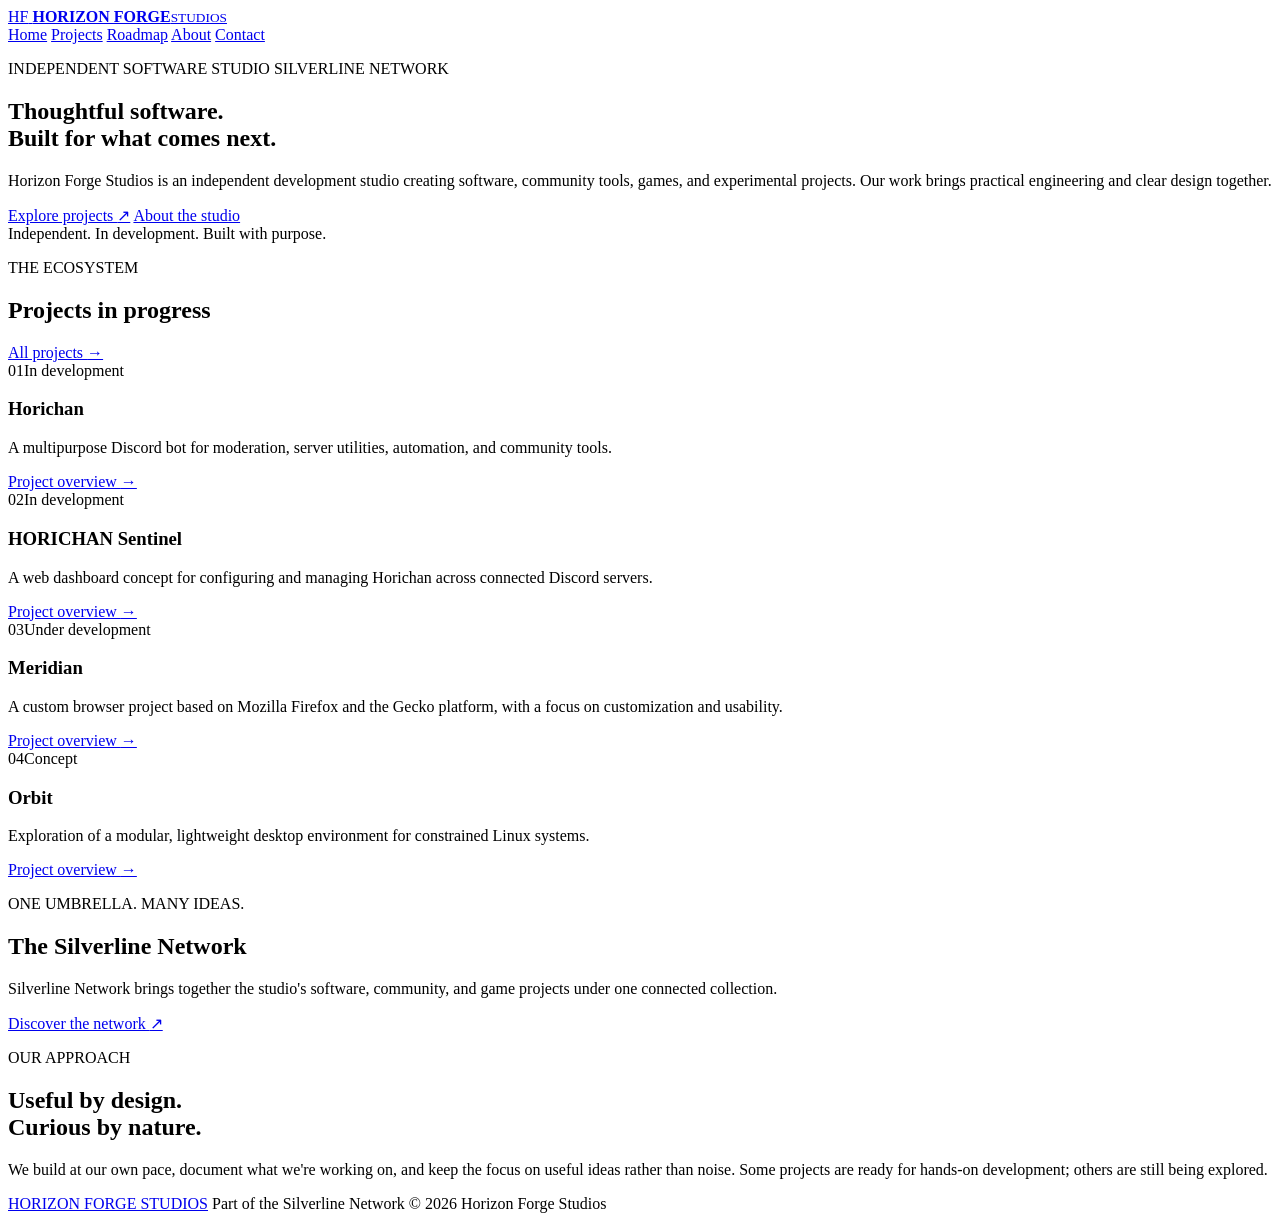
==== index.html @ 49687621 "Modernize homepage and update studio branding" ====
<!doctype html>
<html lang="en">
<head>
  <meta charset="utf-8">
  <meta name="viewport" content="width=device-width, initial-scale=1">
  <meta name="theme-color" content="#090a0c">
  <meta name="description" content="Horizon Forge Studios builds software, community tools, games, and experimental technology across the Silverline Network.">
  <title>Horizon Forge Studios | Silverline Network</title>
  <link rel="stylesheet" href="style.css">
</head>
<body>
  <header class="site-header">
    <div class="header-container">
      <a class="brand" href="index.html" aria-label="Horizon Forge Studios home">
        <span class="brand-mark" aria-hidden="true">HF</span>
        <span class="brand-copy"><strong>HORIZON FORGE</strong><small>STUDIOS</small></span>
      </a>
      <nav aria-label="Main navigation">
        <a href="index.html" aria-current="page">Home</a>
        <a href="pages/projects.html">Projects</a>
        <a href="pages/roadmap.html">Roadmap</a>
        <a href="pages/about.html">About</a>
        <a href="pages/contact.html">Contact</a>
      </nav>
    </div>
  </header>

  <main>
    <section class="hero">
      <p class="eyebrow">INDEPENDENT SOFTWARE STUDIO <span></span> SILVERLINE NETWORK</p>
      <h1>Thoughtful software.<br><span>Built for what comes next.</span></h1>
      <p class="hero-copy">Horizon Forge Studios is an independent development studio creating software, community tools, games, and experimental projects. Our work brings practical engineering and clear design together.</p>
      <div class="hero-actions">
        <a class="button button-primary" href="pages/projects.html">Explore projects <span aria-hidden="true">↗</span></a>
        <a class="button button-secondary" href="pages/about.html">About the studio</a>
      </div>
      <div class="hero-meta"><span class="status-dot"></span> Independent. In development. Built with purpose.</div>
    </section>

    <section class="section-block">
      <div class="section-heading">
        <div><p class="eyebrow">THE ECOSYSTEM</p><h2>Projects in progress</h2></div>
        <a class="text-link" href="pages/projects.html">All projects <span aria-hidden="true">→</span></a>
      </div>
      <div class="project-grid">
        <article class="project-card">
          <div class="card-topline"><span class="project-index">01</span><span class="status status-active">In development</span></div>
          <h3>Horichan</h3>
          <p>A multipurpose Discord bot for moderation, server utilities, automation, and community tools.</p>
          <a class="text-link" href="pages/projects/nyxeclipse.html">Project overview <span aria-hidden="true">→</span></a>
        </article>
        <article class="project-card">
          <div class="card-topline"><span class="project-index">02</span><span class="status status-active">In development</span></div>
          <h3>HORICHAN Sentinel</h3>
          <p>A web dashboard concept for configuring and managing Horichan across connected Discord servers.</p>
          <a class="text-link" href="pages/projects/guildnexus.html">Project overview <span aria-hidden="true">→</span></a>
        </article>
        <article class="project-card">
          <div class="card-topline"><span class="project-index">03</span><span class="status status-planned">Under development</span></div>
          <h3>Meridian</h3>
          <p>A custom browser project based on Mozilla Firefox and the Gecko platform, with a focus on customization and usability.</p>
          <a class="text-link" href="pages/projects/ecliptix.html">Project overview <span aria-hidden="true">→</span></a>
        </article>
        <article class="project-card">
          <div class="card-topline"><span class="project-index">04</span><span class="status status-concept">Concept</span></div>
          <h3>Orbit</h3>
          <p>Exploration of a modular, lightweight desktop environment for constrained Linux systems.</p>
          <a class="text-link" href="pages/projects/orbitde.html">Project overview <span aria-hidden="true">→</span></a>
        </article>
      </div>
    </section>

    <section class="network-panel">
      <div><p class="eyebrow">ONE UMBRELLA. MANY IDEAS.</p><h2>The Silverline Network</h2><p>Silverline Network brings together the studio's software, community, and game projects under one connected collection.</p></div>
      <a class="button button-secondary" href="pages/projects.html">Discover the network <span aria-hidden="true">↗</span></a>
    </section>

    <section class="section-block mission">
      <p class="eyebrow">OUR APPROACH</p>
      <h2>Useful by design.<br><span>Curious by nature.</span></h2>
      <p>We build at our own pace, document what we're working on, and keep the focus on useful ideas rather than noise. Some projects are ready for hands-on development; others are still being explored.</p>
    </section>
  </main>

  <footer class="site-footer">
    <a class="footer-brand" href="index.html">HORIZON FORGE STUDIOS</a>
    <span>Part of the Silverline Network</span>
    <span>© 2026 Horizon Forge Studios</span>
  </footer>
</body>
</html>
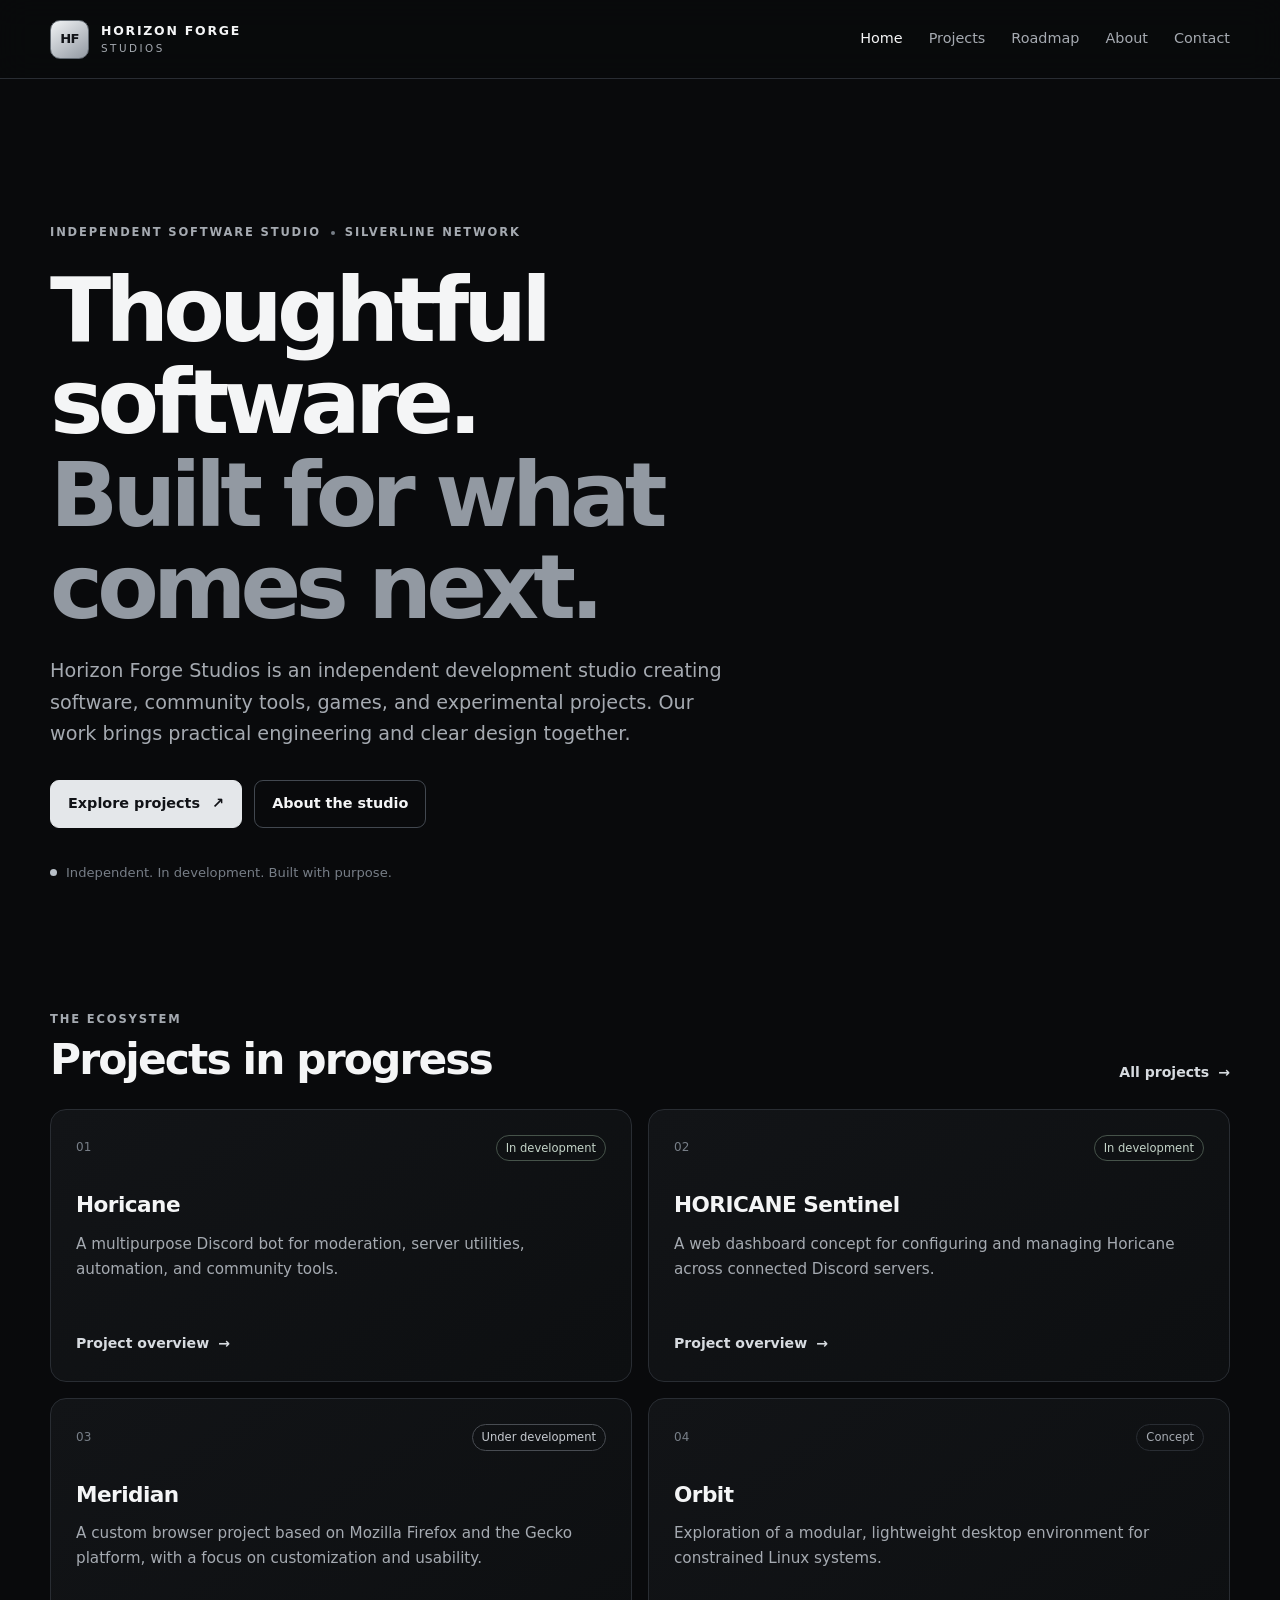
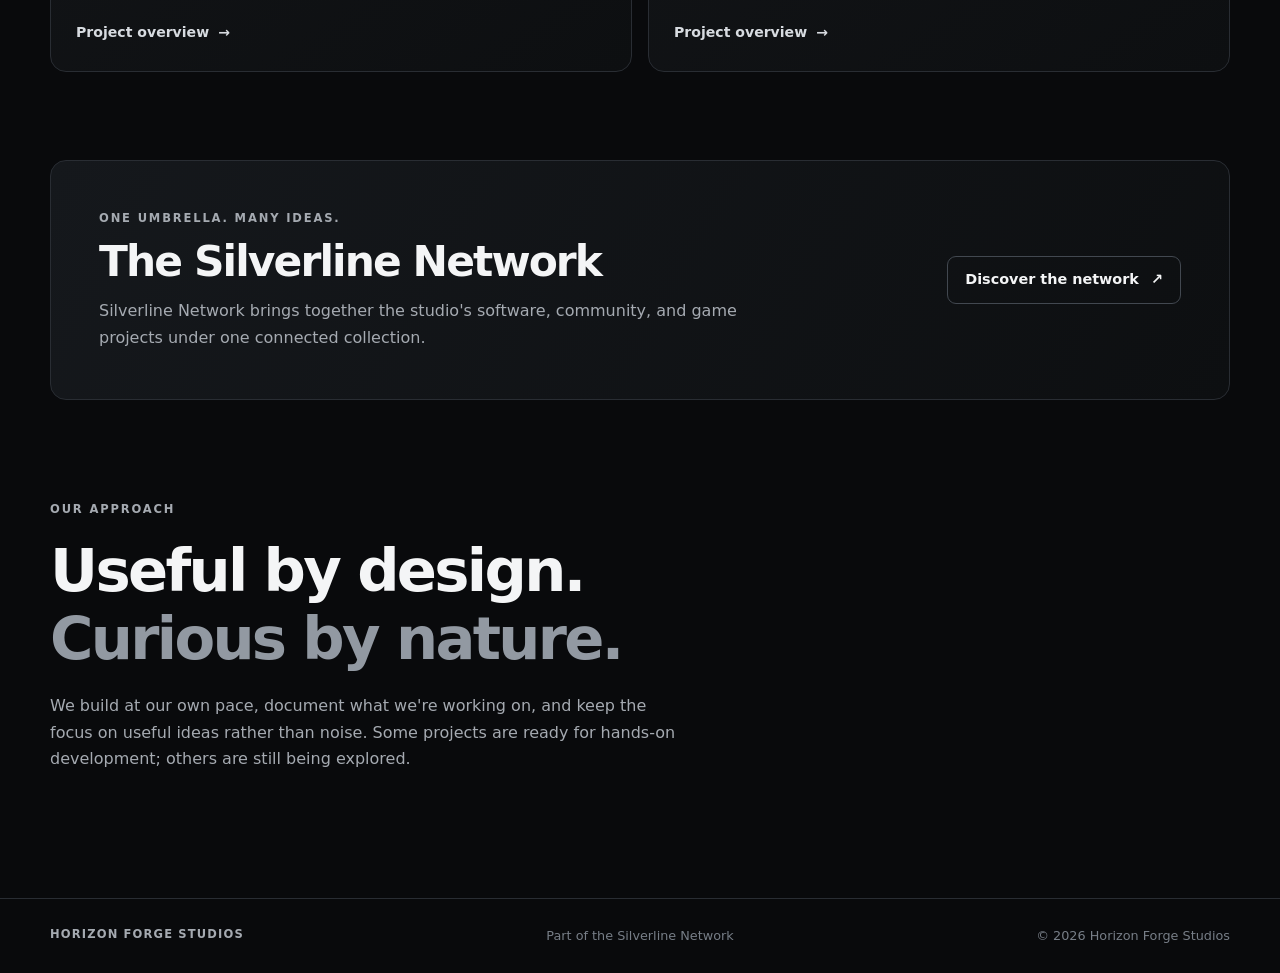
==== commit 134c923b: "Rename Horichan to Horicane" ====
--- a/index.html
+++ b/index.html
@@ -45,14 +45,14 @@
       <div class="project-grid">
         <article class="project-card">
           <div class="card-topline"><span class="project-index">01</span><span class="status status-active">In development</span></div>
-          <h3>Horichan</h3>
+          <h3>Horicane</h3>
           <p>A multipurpose Discord bot for moderation, server utilities, automation, and community tools.</p>
           <a class="text-link" href="pages/projects/nyxeclipse.html">Project overview <span aria-hidden="true">→</span></a>
         </article>
         <article class="project-card">
           <div class="card-topline"><span class="project-index">02</span><span class="status status-active">In development</span></div>
-          <h3>HORICHAN Sentinel</h3>
-          <p>A web dashboard concept for configuring and managing Horichan across connected Discord servers.</p>
+          <h3>HORICANE Sentinel</h3>
+          <p>A web dashboard concept for configuring and managing Horicane across connected Discord servers.</p>
           <a class="text-link" href="pages/projects/guildnexus.html">Project overview <span aria-hidden="true">→</span></a>
         </article>
         <article class="project-card">
--- a/style.css
+++ b/style.css
@@ -0,0 +1,157 @@
+/* Horizon Forge Studios | Silverline Network */
+:root {
+  color-scheme: dark;
+  --bg: #090a0c;
+  --surface: #101215;
+  --surface-raised: #15181c;
+  --border: #292d33;
+  --border-strong: #424850;
+  --text: #f4f5f6;
+  --muted: #a5aab1;
+  --subtle: #777e87;
+  --silver: #d7dbe0;
+  --max-width: 1180px;
+  --radius: 16px;
+  --ease: 180ms ease;
+}
+* { box-sizing: border-box; }
+html { scroll-behavior: smooth; }
+body {
+  margin: 0;
+  min-width: 320px;
+  background: var(--bg);
+  color: var(--text);
+  font-family: Inter, ui-sans-serif, system-ui, -apple-system, BlinkMacSystemFont, "Segoe UI", sans-serif;
+  line-height: 1.65;
+  -webkit-font-smoothing: antialiased;
+}
+a { color: inherit; text-decoration: none; }
+a:focus-visible, button:focus-visible { outline: 2px solid var(--silver); outline-offset: 4px; }
+.site-header {
+  position: sticky;
+  top: 0;
+  z-index: 20;
+  background: rgb(9 10 12 / 90%);
+  border-bottom: 1px solid var(--border);
+  backdrop-filter: blur(16px);
+}
+.header-container {
+  width: min(var(--max-width), calc(100% - 48px));
+  min-height: 78px;
+  margin: 0 auto;
+  display: flex;
+  align-items: center;
+  justify-content: space-between;
+  gap: 28px;
+}
+.brand { display: inline-flex; align-items: center; gap: 12px; flex-shrink: 0; }
+.brand-mark {
+  display: grid; place-items: center; width: 39px; height: 39px;
+  border: 1px solid #626971; border-radius: 10px;
+  background: linear-gradient(145deg, #f1f3f5, #9299a2);
+  color: #111317; font-size: .82rem; font-weight: 850; letter-spacing: -.06em;
+}
+.brand-copy { display: grid; line-height: 1.25; letter-spacing: .11em; }
+.brand-copy strong { font-size: .78rem; font-weight: 750; }
+.brand-copy small { margin-top: 3px; color: var(--muted); font-size: .65rem; letter-spacing: .24em; }
+nav { display: flex; flex-wrap: wrap; align-items: center; gap: 26px; }
+nav a { color: var(--muted); font-size: .9rem; transition: color var(--ease); }
+nav a:hover, nav a[aria-current="page"] { color: var(--text); }
+main { width: min(var(--max-width), calc(100% - 48px)); margin: 0 auto; }
+.hero { padding: clamp(76px, 12vw, 144px) 0 94px; max-width: 920px; }
+.eyebrow {
+  display: flex; align-items: center; gap: 10px;
+  color: var(--muted); font-size: .72rem; font-weight: 700; letter-spacing: .16em;
+}
+.eyebrow span { display: inline-block; width: 4px; height: 4px; border-radius: 50%; background: var(--subtle); }
+h1, h2, h3, p { margin-top: 0; }
+h1 { margin: 22px 0; font-size: clamp(2.8rem, 7vw, 5.6rem); line-height: 1.03; letter-spacing: -.065em; font-weight: 720; }
+h1 span, .mission h2 span { color: #9299a2; }
+.hero-copy { max-width: 690px; color: var(--muted); font-size: clamp(1.02rem, 2vw, 1.2rem); }
+.hero-actions { display: flex; flex-wrap: wrap; gap: 12px; margin-top: 30px; }
+.button {
+  display: inline-flex; align-items: center; justify-content: center; gap: 12px;
+  min-height: 46px; padding: 11px 17px; border: 1px solid var(--border-strong);
+  border-radius: 9px; font-size: .9rem; font-weight: 650;
+  transition: background var(--ease), border-color var(--ease), transform var(--ease);
+}
+.button:hover { transform: translateY(-1px); border-color: #777e87; }
+.button-primary { color: #111317; background: #e4e7ea; border-color: #e4e7ea; }
+.button-primary:hover { background: #fff; border-color: #fff; }
+.button-secondary { color: var(--text); background: transparent; }
+.button-secondary:hover { background: var(--surface-raised); }
+.hero-meta { display: flex; align-items: center; gap: 9px; margin-top: 34px; color: var(--subtle); font-size: .82rem; }
+.status-dot { width: 7px; height: 7px; border-radius: 50%; background: #b9c0c8; }
+.section-block { padding: 32px 0 88px; }
+.section-heading { display: flex; justify-content: space-between; align-items: end; gap: 20px; margin-bottom: 25px; }
+.section-heading .eyebrow { margin-bottom: 7px; }
+h2 { margin-bottom: 0; font-size: clamp(1.8rem, 4vw, 2.65rem); line-height: 1.15; letter-spacing: -.045em; }
+.project-grid { display: grid; grid-template-columns: repeat(2, minmax(0, 1fr)); gap: 16px; }
+.project-card {
+  min-width: 0; padding: 25px; border: 1px solid var(--border); border-radius: var(--radius);
+  background: linear-gradient(145deg, #121417, #0d0f11);
+  transition: border-color var(--ease), background var(--ease), transform var(--ease);
+}
+.project-card:hover { transform: translateY(-3px); border-color: var(--border-strong); background: var(--surface); }
+.card-topline { display: flex; align-items: center; justify-content: space-between; gap: 12px; margin-bottom: 26px; }
+.project-index { color: var(--subtle); font-size: .75rem; font-variant-numeric: tabular-nums; }
+.status { display: inline-flex; align-items: center; padding: 4px 9px; border: 1px solid var(--border); border-radius: 999px; color: var(--muted); font-size: .72rem; line-height: 1.4; }
+.status-active { border-color: #46534a; color: #c4d4c8; }
+.status-planned { border-color: #484c52; color: #c5c9cf; }
+.status-concept { color: #a6abb2; }
+.project-card h3 { margin-bottom: 9px; font-size: 1.35rem; letter-spacing: -.025em; }
+.project-card p, .network-panel p, .mission > p:last-child { color: var(--muted); }
+.project-card p { min-height: 78px; margin-bottom: 20px; font-size: .95rem; }
+.text-link { display: inline-flex; align-items: center; gap: 9px; color: var(--silver); font-size: .88rem; font-weight: 650; }
+.text-link:hover { color: white; }
+.network-panel {
+  display: flex; justify-content: space-between; align-items: center; gap: 32px;
+  padding: clamp(25px, 5vw, 48px); border: 1px solid var(--border);
+  border-radius: var(--radius); background: linear-gradient(120deg, #15181c, #0d0f11);
+}
+.network-panel .eyebrow { margin-bottom: 10px; }
+.network-panel h2 { margin-bottom: 12px; }
+.network-panel p { max-width: 650px; margin-bottom: 0; }
+.network-panel .button { flex-shrink: 0; }
+.mission { max-width: 720px; padding: 100px 0 110px; }
+.mission .eyebrow { margin-bottom: 18px; }
+.mission h2 { margin-bottom: 20px; font-size: clamp(2.2rem, 5vw, 3.7rem); }
+.mission > p:last-child { max-width: 640px; }
+.page-intro { max-width: 760px; padding: 80px 0 50px; }
+.page-intro h1 { font-size: clamp(2.8rem, 6vw, 4.5rem); }
+.page-intro > p:last-child { max-width: 700px; color: var(--muted); font-size: 1.08rem; }
+.content-section { padding: 12px 0 58px; }
+.content-section h2 { margin-bottom: 20px; }
+.content-section > p { max-width: 800px; color: var(--muted); }
+.info-grid { display: grid; grid-template-columns: repeat(3, minmax(0, 1fr)); gap: 15px; }
+.info-card { padding: 22px; border: 1px solid var(--border); border-radius: 12px; background: var(--surface); }
+.info-card h3 { margin-bottom: 8px; font-size: 1.05rem; }
+.info-card p { margin-bottom: 0; color: var(--muted); font-size: .92rem; }
+.roadmap-list { display: grid; gap: 12px; }
+.roadmap-item { display: grid; grid-template-columns: 160px 1fr; gap: 20px; padding: 22px; border: 1px solid var(--border); border-radius: 12px; background: var(--surface); }
+.roadmap-item h3 { margin-bottom: 5px; }
+.roadmap-item p { margin-bottom: 0; color: var(--muted); }
+.contact-panel { padding: 28px; border: 1px solid var(--border); border-radius: var(--radius); background: var(--surface); }
+.contact-panel p { color: var(--muted); }
+.site-footer {
+  display: flex; flex-wrap: wrap; justify-content: space-between; gap: 12px 24px;
+  padding: 26px max(24px, calc((100% - var(--max-width)) / 2));
+  border-top: 1px solid var(--border); color: var(--subtle); font-size: .8rem;
+}
+.footer-brand { color: var(--muted); font-size: .72rem; font-weight: 750; letter-spacing: .1em; }
+@media (max-width: 760px) {
+  .header-container { width: min(100% - 32px, var(--max-width)); min-height: auto; padding: 16px 0; align-items: flex-start; flex-direction: column; gap: 15px; }
+  nav { gap: 10px 18px; }
+  nav a { font-size: .85rem; }
+  main { width: min(100% - 32px, var(--max-width)); }
+  .hero { padding: 76px 0 70px; }
+  .project-grid, .info-grid { grid-template-columns: 1fr; }
+  .project-card p { min-height: 0; }
+  .section-heading { align-items: flex-start; flex-direction: column; }
+  .network-panel { align-items: flex-start; flex-direction: column; }
+  .roadmap-item { grid-template-columns: 1fr; gap: 8px; }
+  .site-footer { padding: 24px 16px; flex-direction: column; }
+}
+@media (prefers-reduced-motion: reduce) {
+  *, *::before, *::after { scroll-behavior: auto !important; transition-duration: .01ms !important; animation-duration: .01ms !important; }
+}
